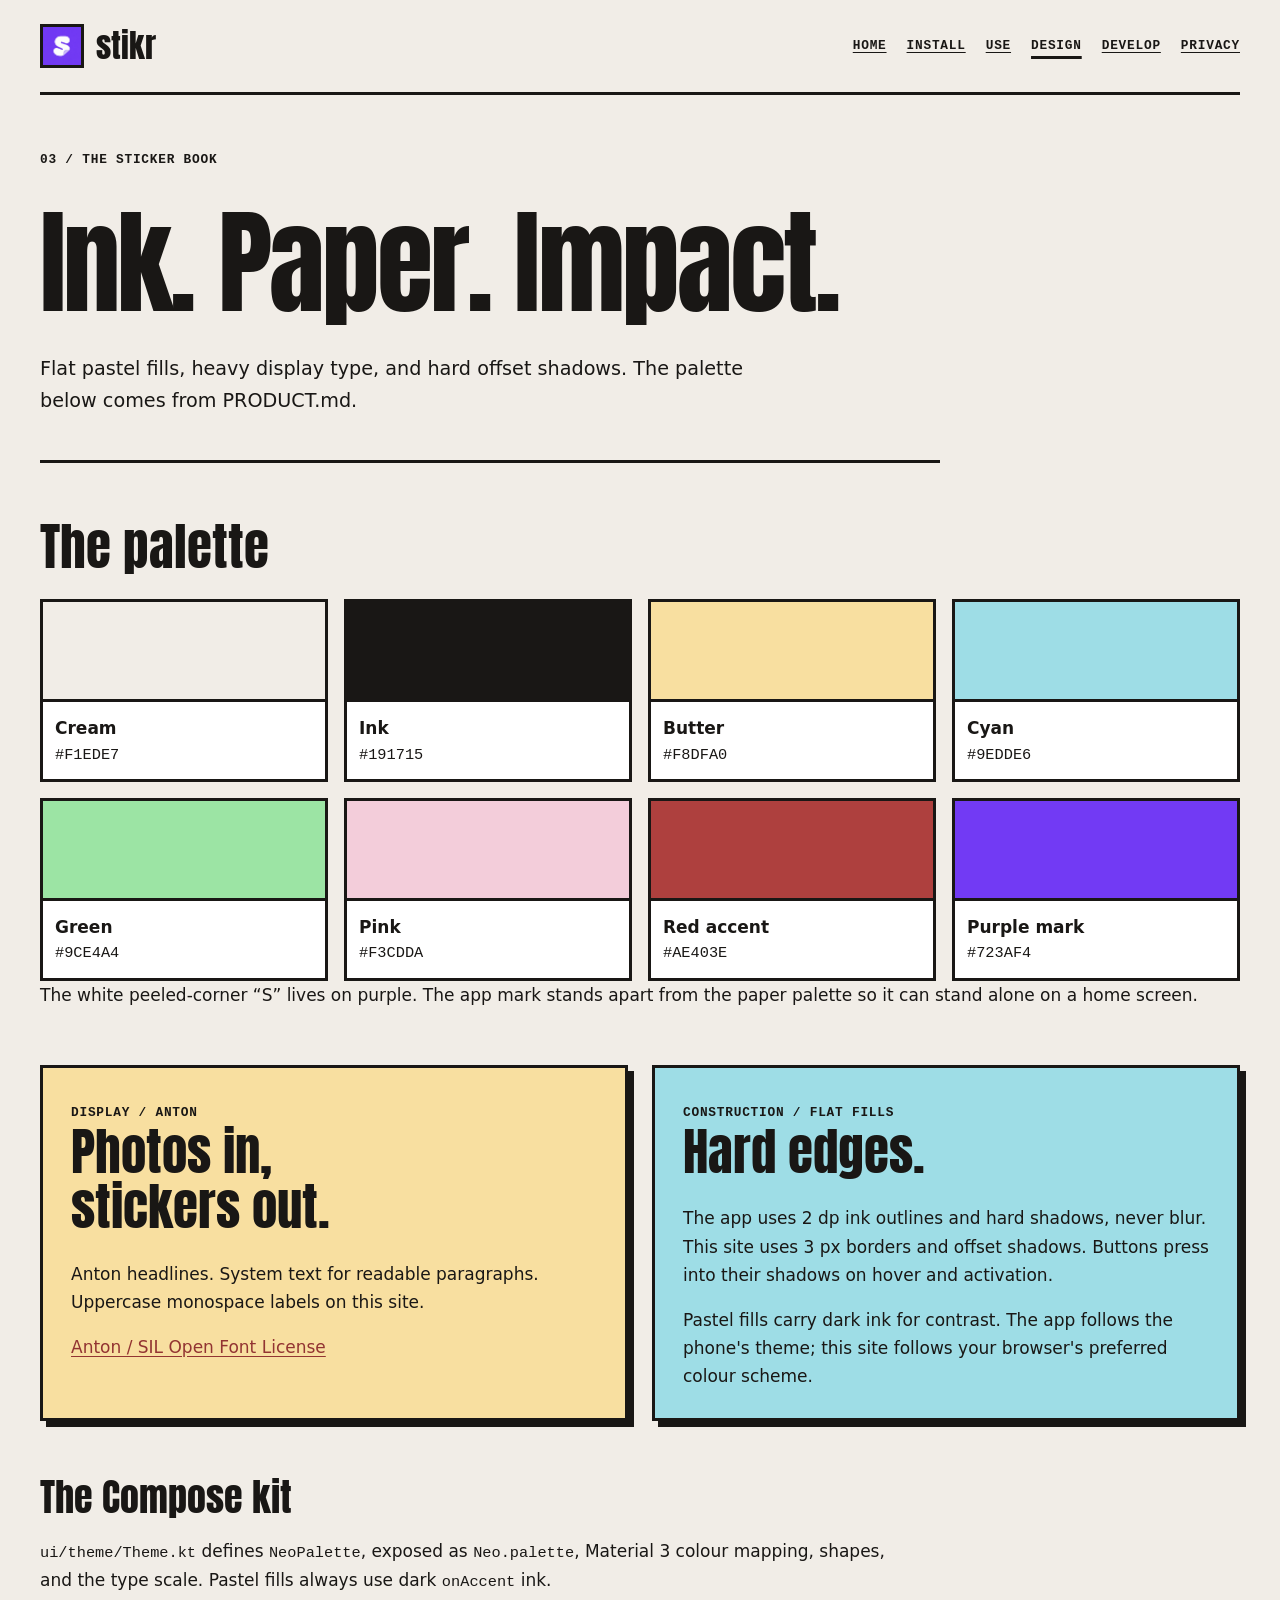
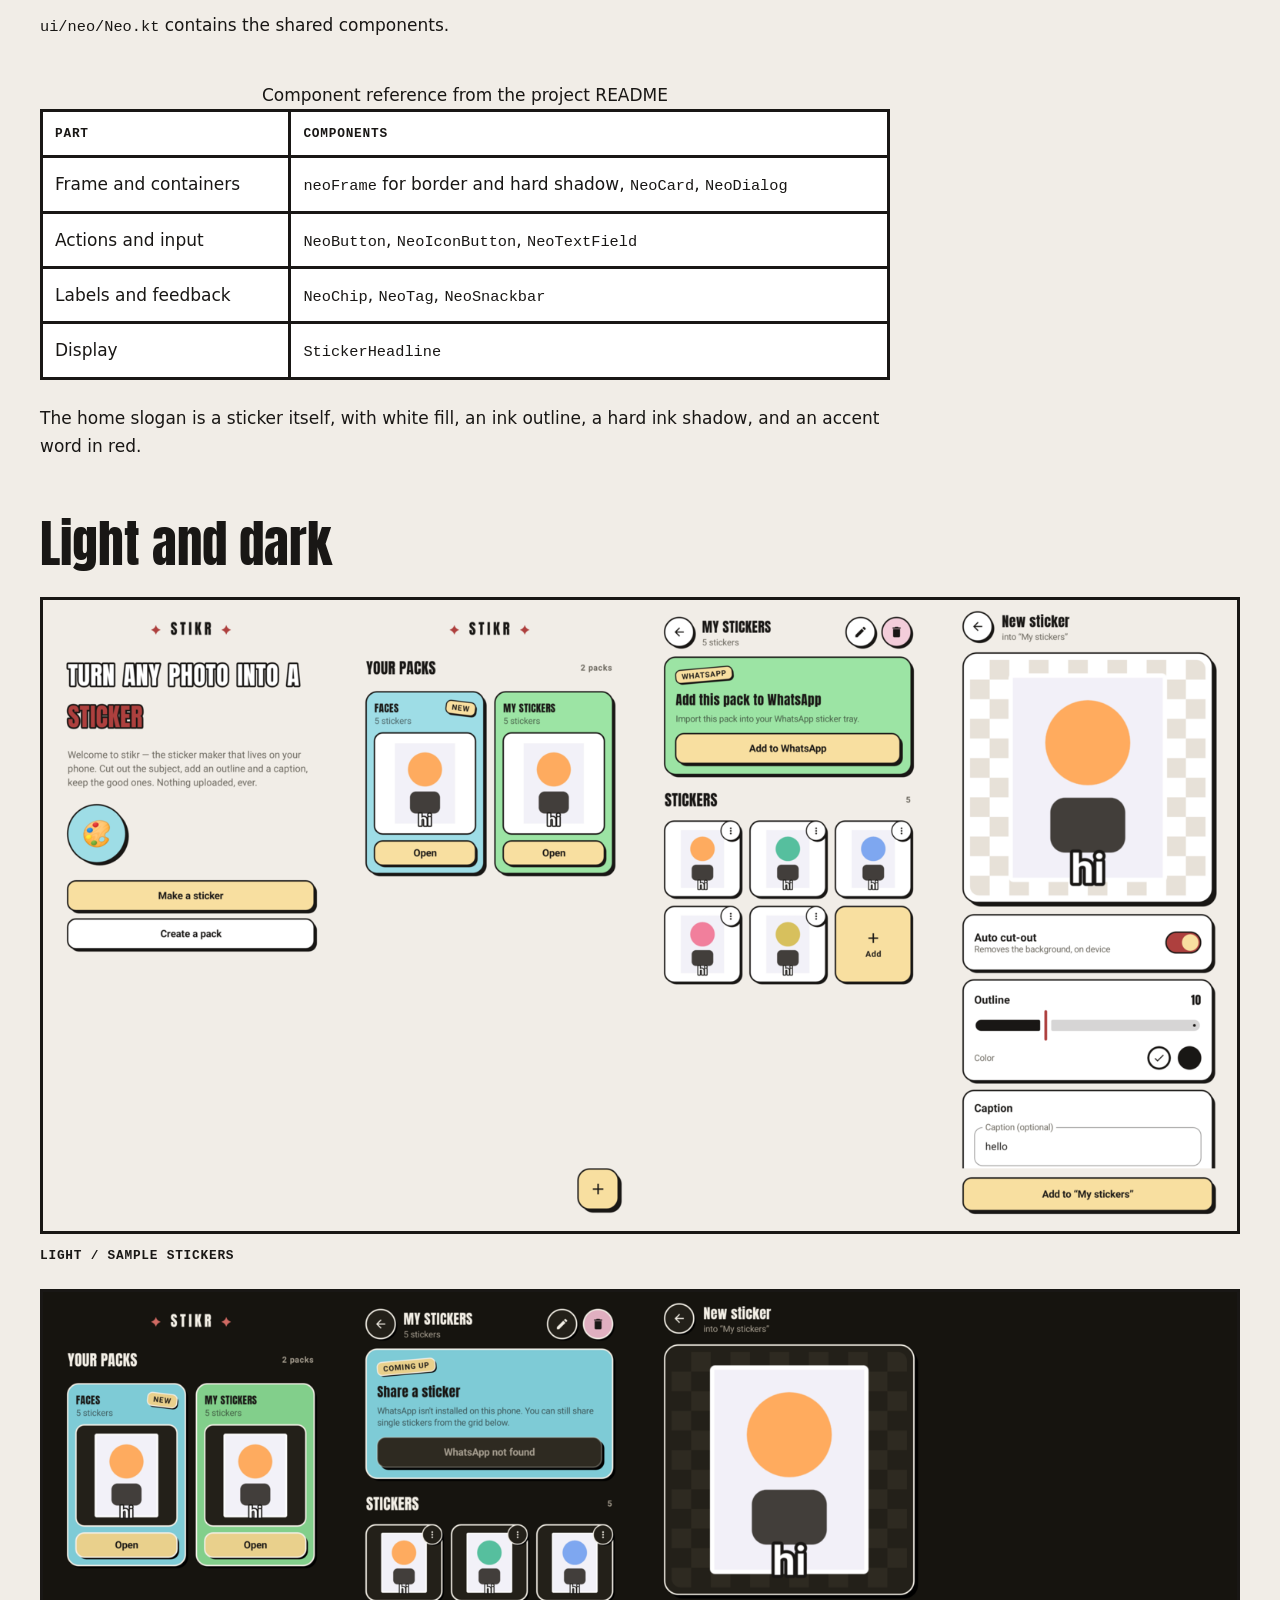
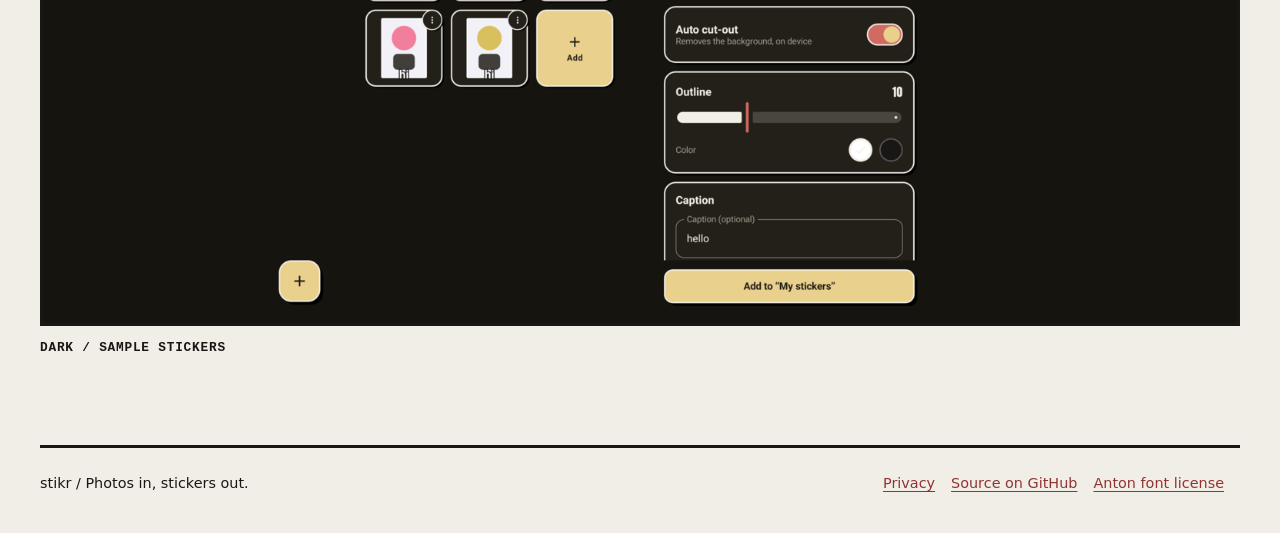
==== docs/site/design.html @ d81e2712 "docs(site): document the design system Co-Authored-By: Claude Opus 5.5 <noreply@anthropic.com>" ====
<!doctype html>
<html lang="en">
<head>
<meta charset="utf-8">
<meta name="viewport" content="width=device-width, initial-scale=1">
<meta name="description" content="The stikr sticker-book palette, Anton typography, hard borders and shadows, and Compose component reference.">
<meta name="color-scheme" content="light dark">
<title>Design system | stikr</title>
<link rel="icon" href="assets/logo.png" type="image/png">
<link rel="stylesheet" href="style.css">
</head>
<body>
<a class="skip" href="#main">Skip to content</a>
<header><a class="brand" href="index.html"><img src="assets/logo.png" alt="" width="44" height="44">stikr</a><nav aria-label="Main navigation"><a href="index.html">Home</a><a href="install.html">Install</a><a href="use.html">Use</a><a href="design.html" aria-current="page">Design</a><a href="develop.html">Develop</a><a href="privacy.html">Privacy</a></nav></header>
<main id="main">
<div class="page-head"><span class="label">03 / The sticker book</span><h1>Ink. Paper. Impact.</h1><p>Flat pastel fills, heavy display type, and hard offset shadows. The palette below comes from PRODUCT.md.</p></div>
<section aria-labelledby="palette"><h2 id="palette">The palette</h2><div class="swatches"><div class="swatch"><i class="cream" aria-hidden="true"></i><div><strong>Cream</strong><code>#F1EDE7</code></div></div><div class="swatch"><i class="ink" aria-hidden="true"></i><div><strong>Ink</strong><code>#191715</code></div></div><div class="swatch"><i class="butter" aria-hidden="true"></i><div><strong>Butter</strong><code>#F8DFA0</code></div></div><div class="swatch"><i class="cyan" aria-hidden="true"></i><div><strong>Cyan</strong><code>#9EDDE6</code></div></div><div class="swatch"><i class="green" aria-hidden="true"></i><div><strong>Green</strong><code>#9CE4A4</code></div></div><div class="swatch"><i class="pink" aria-hidden="true"></i><div><strong>Pink</strong><code>#F3CDDA</code></div></div><div class="swatch"><i class="red" aria-hidden="true"></i><div><strong>Red accent</strong><code>#AE403E</code></div></div><div class="swatch"><i class="purple" aria-hidden="true"></i><div><strong>Purple mark</strong><code>#723AF4</code></div></div></div><p>The white peeled-corner “S” lives on purple. The app mark stands apart from the paper palette so it can stand alone on a home screen.</p></section>
<section class="grid" aria-label="Type and construction"><article class="card butter"><span class="label">Display / Anton</span><h2>Photos in,<br>stickers out.</h2><p>Anton headlines. System text for readable paragraphs. Uppercase monospace labels on this site.</p><a href="licenses/anton-OFL.txt">Anton / SIL Open Font License</a></article><article class="card cyan"><span class="label">Construction / Flat fills</span><h2>Hard edges.</h2><p>The app uses 2 dp ink outlines and hard shadows, never blur. This site uses 3 px borders and offset shadows. Buttons press into their shadows on hover and activation.</p><p>Pastel fills carry dark ink for contrast. The app follows the phone's theme; this site follows your browser's preferred colour scheme.</p></article></section>
<section class="prose" aria-labelledby="components"><h2 id="components">The Compose kit</h2><p><code>ui/theme/Theme.kt</code> defines <code>NeoPalette</code>, exposed as <code>Neo.palette</code>, Material 3 colour mapping, shapes, and the type scale. Pastel fills always use dark <code>onAccent</code> ink.</p><p><code>ui/neo/Neo.kt</code> contains the shared components.</p><div class="table-wrap"><table><caption>Component reference from the project README</caption><thead><tr><th scope="col">Part</th><th scope="col">Components</th></tr></thead><tbody><tr><td>Frame and containers</td><td><code>neoFrame</code> for border and hard shadow, <code>NeoCard</code>, <code>NeoDialog</code></td></tr><tr><td>Actions and input</td><td><code>NeoButton</code>, <code>NeoIconButton</code>, <code>NeoTextField</code></td></tr><tr><td>Labels and feedback</td><td><code>NeoChip</code>, <code>NeoTag</code>, <code>NeoSnackbar</code></td></tr><tr><td>Display</td><td><code>StickerHeadline</code></td></tr></tbody></table></div><p>The home slogan is a sticker itself, with white fill, an ink outline, a hard ink shadow, and an accent word in red.</p></section>
<section aria-labelledby="themes"><h2 id="themes">Light and dark</h2><figure><img src="assets/screens-light.png" alt="Sample light-theme screens with cream paper, pastel packs, and ink outlines" width="1552" height="820" loading="lazy"><figcaption>Light / Sample stickers</figcaption></figure><figure><img src="assets/screens-dark.png" alt="Sample dark-theme screens with dark backgrounds and pastel cards" width="1552" height="820" loading="lazy"><figcaption>Dark / Sample stickers</figcaption></figure></section>
</main>
<footer><p>stikr / Photos in, stickers out.</p><div><a href="privacy.html">Privacy</a><a href="https://github.com/mrduhlol/stikr">Source on GitHub</a><a href="licenses/anton-OFL.txt">Anton font license</a></div></footer>
</body>
</html>
---- docs/site/style.css ----
@font-face{font-family:Anton;src:url('assets/anton_regular.ttf') format('truetype');font-weight:400;font-style:normal;font-display:swap}
:root{color-scheme:light dark;--paper:#F1EDE7;--ink:#191715;--butter:#F8DFA0;--cyan:#9EDDE6;--green:#9CE4A4;--pink:#F3CDDA;--red:#AE403E;--purple:#723AF4;--bg:var(--paper);--text:var(--ink);--line:var(--ink);--surface:#fff;--link:#923432;--focus:#723AF4}
*{box-sizing:border-box}body{margin:0;background:var(--bg);color:var(--text);font:1.0625rem/1.65 system-ui,sans-serif}a{color:var(--link);text-underline-offset:.2em}a:hover{text-decoration-thickness:3px}a:focus-visible,summary:focus-visible{outline:3px solid var(--focus);outline-offset:5px}img{display:block;max-width:100%;height:auto}h1,h2,h3,.brand{font-family:Anton,Impact,sans-serif;font-weight:400;line-height:1.08}h1{font-size:clamp(3.6rem,9vw,7.5rem);letter-spacing:-.025em;margin:.25em 0}h2{font-size:clamp(2rem,4vw,3.4rem);margin:0 0 .5em}h3{font-size:1.7rem;margin:0 0 .5em}p{margin:0 0 1em}header,main,footer{width:min(1200px,calc(100% - 48px));margin:auto}header{display:flex;align-items:center;justify-content:space-between;gap:24px;padding:24px 0;border-bottom:3px solid var(--line)}.brand{display:flex;align-items:center;gap:12px;font-size:2rem;color:var(--text);text-decoration:none}.brand img{width:44px;height:44px;border:3px solid var(--line)}nav{display:flex;flex-wrap:wrap;gap:8px 20px}nav a,.label,.button,th,dt,figcaption,.tag{font:700 .8rem/1.5 ui-monospace,SFMono-Regular,Consolas,monospace;text-transform:uppercase;letter-spacing:.06em}nav a{color:var(--text);padding:7px 0}nav [aria-current]{text-decoration:underline;text-decoration-thickness:3px;text-underline-offset:7px}.skip{position:absolute;top:-100px;left:24px;background:var(--butter);color:var(--ink);padding:12px;z-index:2}.skip:focus{top:8px}main{padding:48px 0 64px}section{margin-top:56px}.hero{display:grid;grid-template-columns:1.5fr 1fr;align-items:center;gap:48px;margin:0}.hero h1 span{color:var(--link)}.hero .intro{max-width:42ch;font-size:1.2rem}.hero-art{padding:24px;background:var(--cyan);border:3px solid var(--line);box-shadow:8px 8px 0 var(--line);transform:rotate(2deg)}.hero-art img{width:100%;border:3px solid var(--ink)}.hero-art .label{display:block;color:var(--ink);margin-top:16px}.actions{display:flex;flex-wrap:wrap;gap:18px;margin:28px 0}.button{display:inline-block;padding:16px 22px;background:var(--butter);color:var(--ink);border:3px solid var(--ink);box-shadow:5px 5px 0 var(--ink);text-decoration:none;transition:transform .1s,box-shadow .1s}.button:hover{transform:translate(2px,2px);box-shadow:3px 3px 0 var(--ink)}.button:active{transform:translate(5px,5px);box-shadow:0 0 0 var(--ink)}.button.secondary{background:var(--cyan)}.tag{display:inline-block;padding:5px 10px;border:3px solid var(--ink);background:var(--pink);color:var(--ink)}.grid{display:grid;grid-template-columns:repeat(2,minmax(0,1fr));gap:24px}.card{border:3px solid var(--line);padding:28px;box-shadow:6px 6px 0 var(--line);background:var(--surface)}.card p:last-child{margin-bottom:0}.butter,.cyan,.green,.pink{color:var(--ink);--link:#923432;--line:var(--ink)}.butter{background:var(--butter)}.cyan{background:var(--cyan)}.green{background:var(--green)}.pink{background:var(--pink)}.section-top{display:flex;justify-content:space-between;align-items:baseline;gap:16px;margin-bottom:24px}.section-top h2{margin:0}figure{margin:24px 0}figure img{border:3px solid var(--line);background:var(--paper)}figcaption{margin-top:12px}.dark-screen{display:none}.page-head{max-width:900px;border-bottom:3px solid var(--line);padding-bottom:24px;margin-bottom:32px}.page-head p{max-width:60ch;font-size:1.2rem}.prose{max-width:850px}.prose section:first-child{margin-top:0}.prose li{padding-left:6px;margin-bottom:12px}.prose h2{font-size:2.4rem}.prose h3{margin-top:28px}code{font: .9em/1.6 ui-monospace,SFMono-Regular,Consolas,monospace;overflow-wrap:anywhere}pre{padding:24px;border:3px solid var(--line);background:var(--surface);overflow:auto}pre code{white-space:pre;overflow-wrap:normal}table{width:100%;border-collapse:collapse;background:var(--surface);margin:24px 0}th,td{border:3px solid var(--line);padding:12px;text-align:left;vertical-align:top}td{overflow-wrap:anywhere}.table-wrap{overflow:auto}.swatches{display:grid;grid-template-columns:repeat(4,minmax(0,1fr));gap:16px}.swatch{border:3px solid var(--line);background:var(--surface)}.swatch i{display:block;height:100px;border-bottom:3px solid var(--line)}.swatch div{padding:12px}.swatch code{display:block}.swatch .cream{background:#F1EDE7}.swatch .ink{background:#191715}.swatch .butter{background:#F8DFA0}.swatch .cyan{background:#9EDDE6}.swatch .green{background:#9CE4A4}.swatch .pink{background:#F3CDDA}.swatch .red{background:#AE403E}.swatch .purple{background:#723AF4}.notice{border-left:6px solid var(--link);padding:16px 24px;background:var(--surface)}footer{border-top:3px solid var(--line);padding:24px 0 40px;display:flex;justify-content:space-between;flex-wrap:wrap;gap:16px;font-size:.9rem}footer p{margin:0}footer a{margin-right:16px}
@media(prefers-color-scheme:dark){:root{color-scheme:dark;--bg:#191715;--text:#F1EDE7;--line:#F1EDE7;--surface:#272321;--link:#F8DFA0;--focus:#9EDDE6}.light-screen{display:none}.dark-screen{display:block}}
@media(max-width:760px){header,main,footer{width:calc(100% - 32px)}header{align-items:flex-start;flex-direction:column;gap:16px}nav{gap:4px 18px}.hero{grid-template-columns:1fr;gap:32px}.hero-art{max-width:320px;justify-self:center;transform:none}.grid{grid-template-columns:1fr}.swatches{grid-template-columns:repeat(2,minmax(0,1fr))}main{padding-top:32px}.card{padding:22px}.section-top{display:block}section{margin-top:40px}th,td{padding:8px}.button{padding:14px 18px}}
@media(prefers-reduced-motion:reduce){.button{transition:none}}
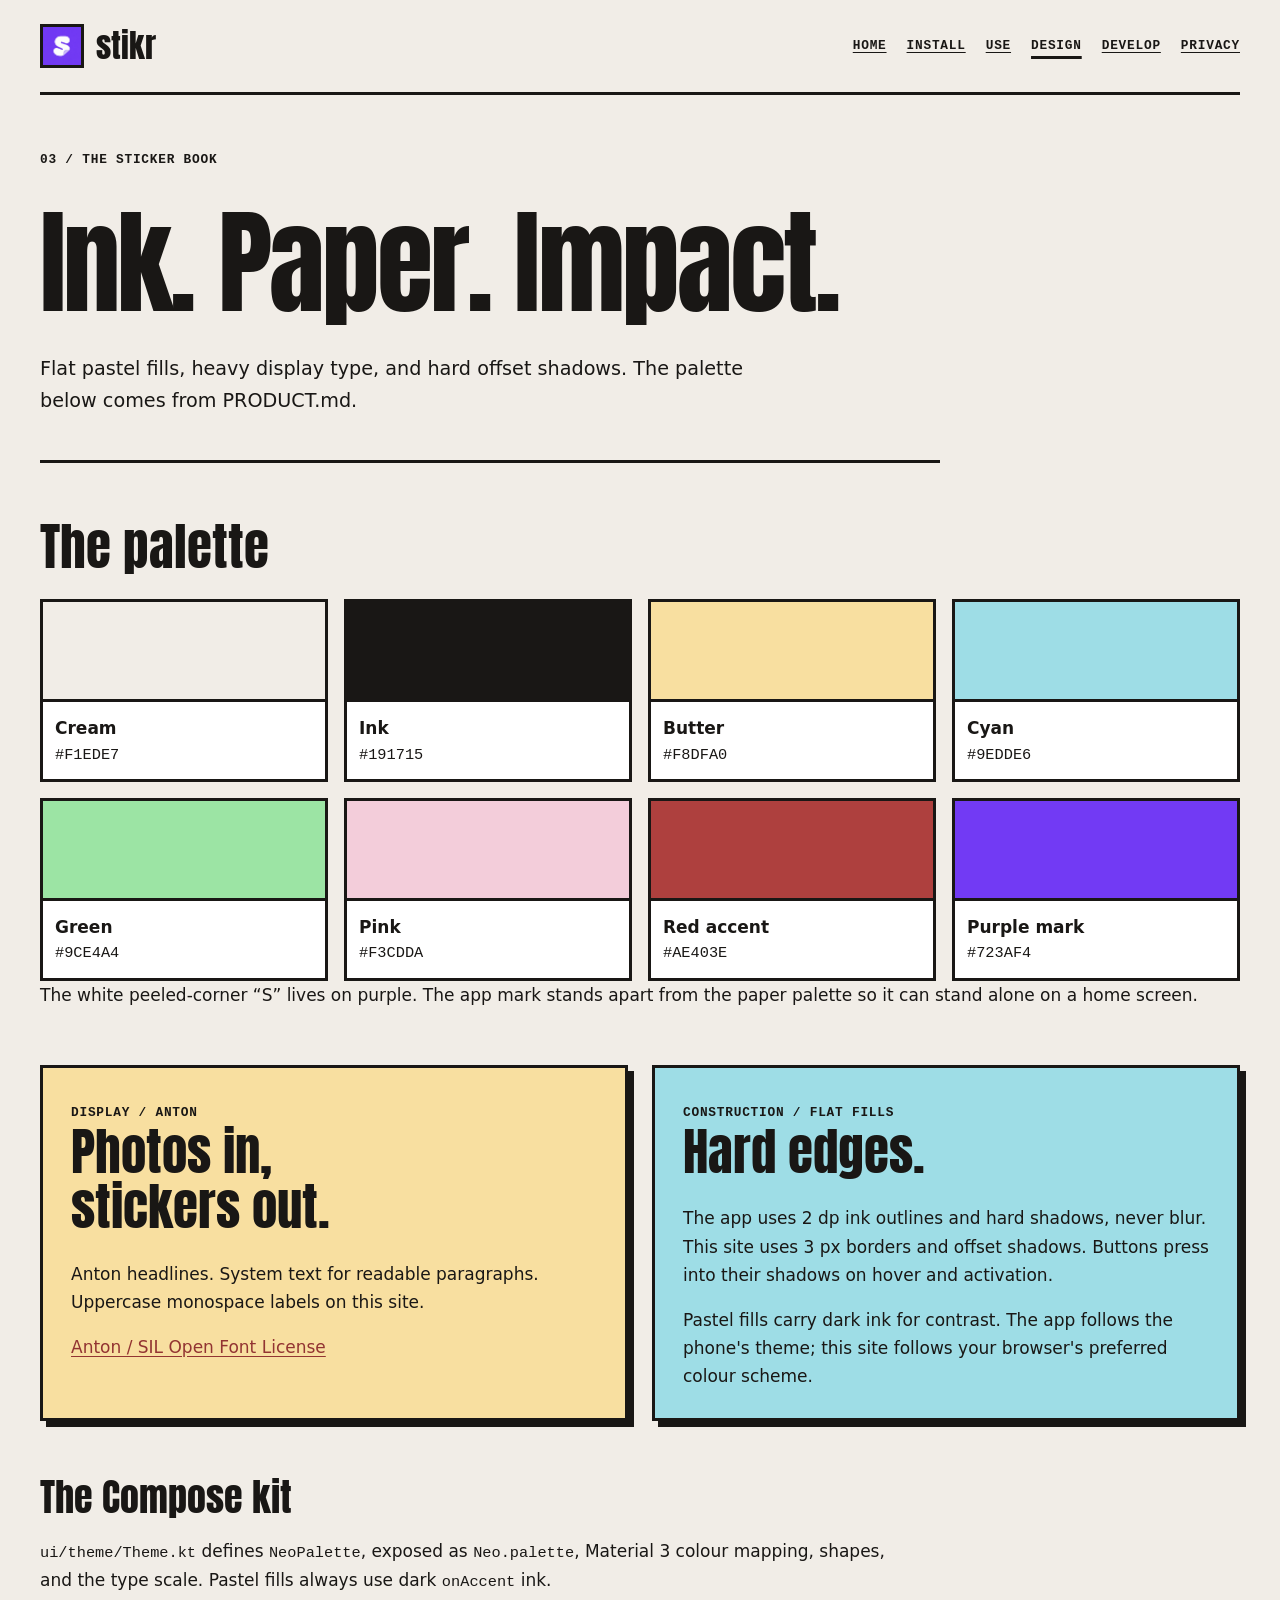
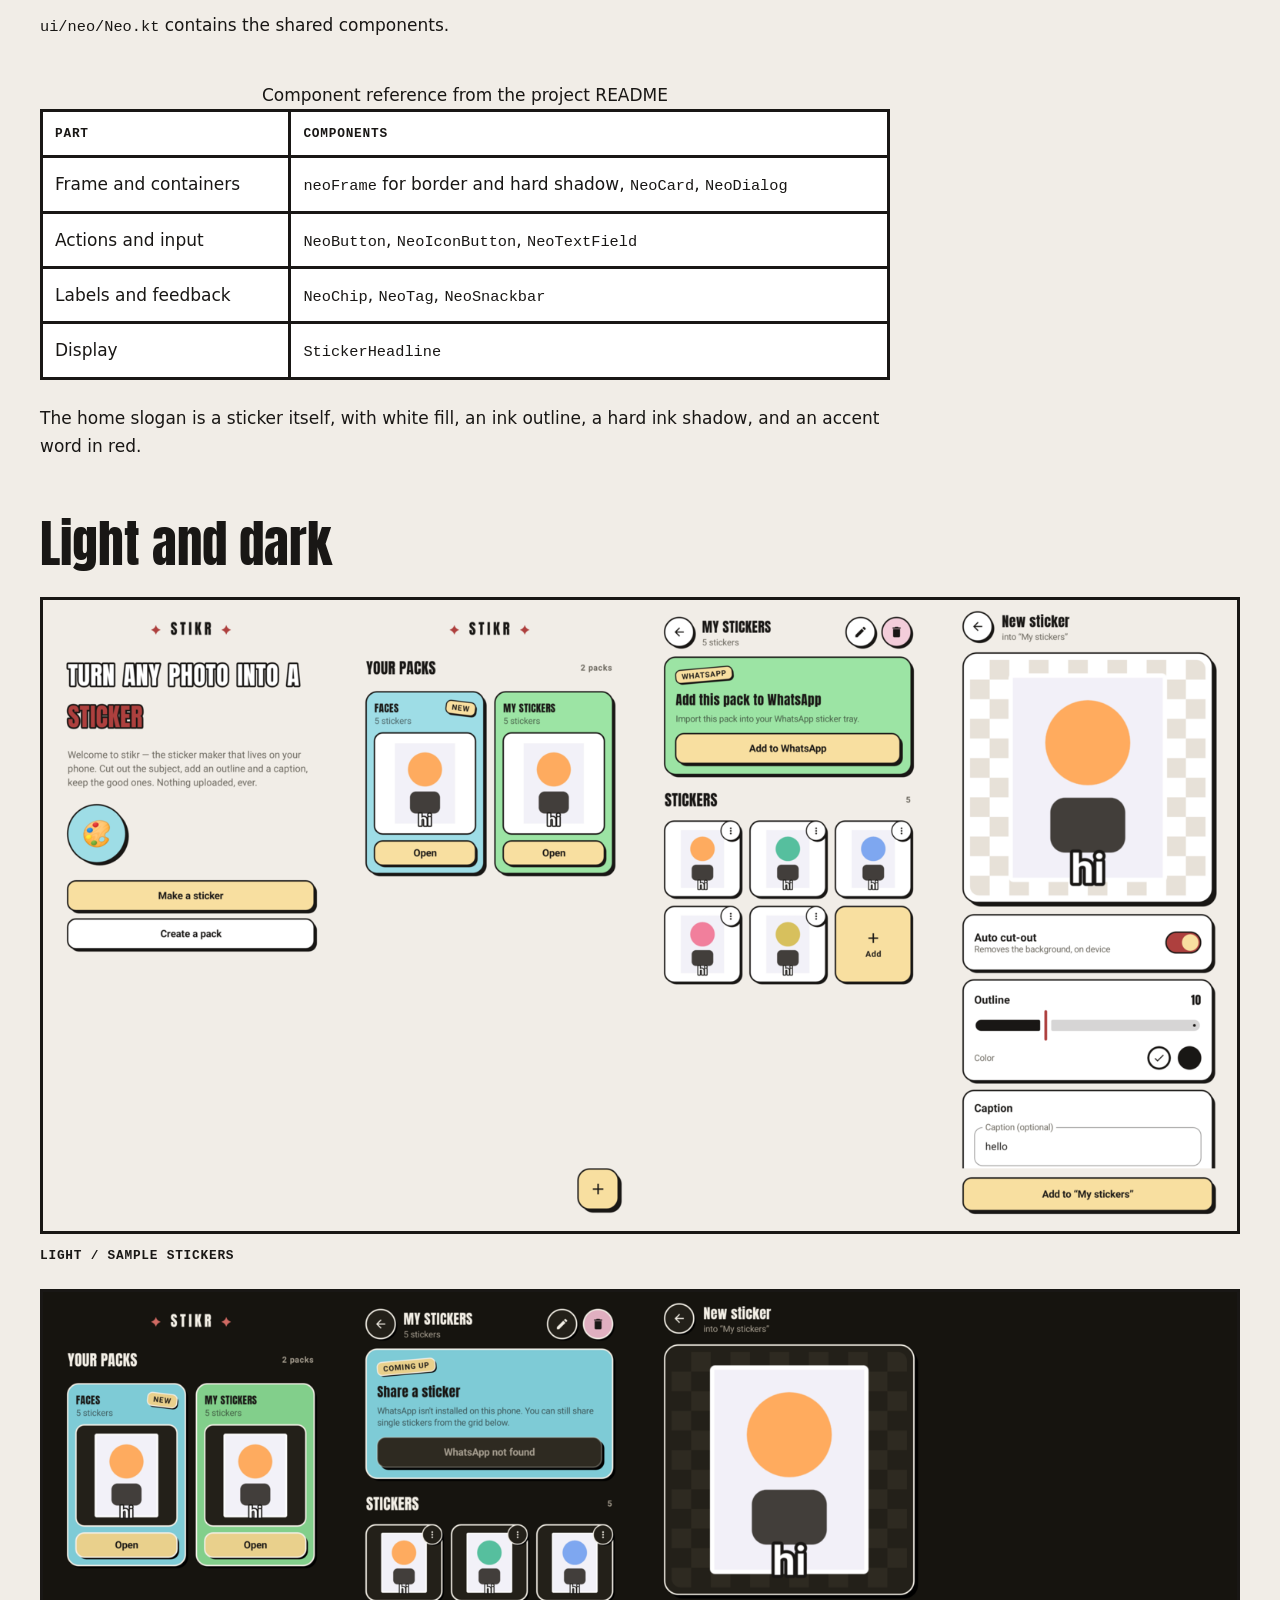
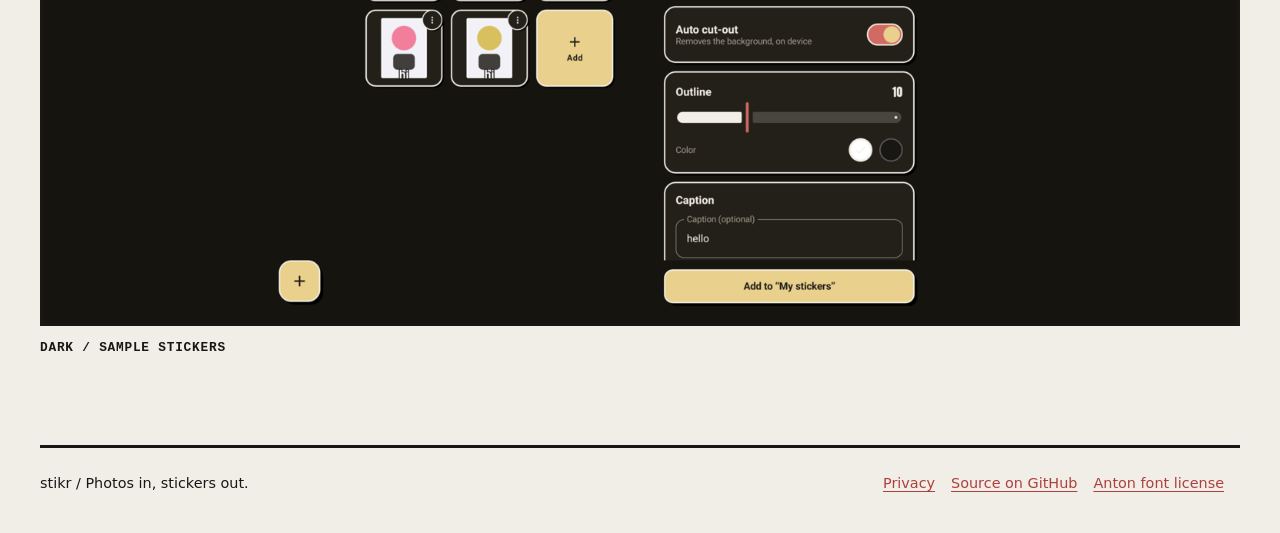
==== commit f6016520: "docs(site): refine palette contrast and keyboard focus Co-Authored-By: Claude Opus 5.5 <noreply@anth" ====
--- a/docs/site/design.html
+++ b/docs/site/design.html
@@ -12,7 +12,7 @@
 <body>
 <a class="skip" href="#main">Skip to content</a>
 <header><a class="brand" href="index.html"><img src="assets/logo.png" alt="" width="44" height="44">stikr</a><nav aria-label="Main navigation"><a href="index.html">Home</a><a href="install.html">Install</a><a href="use.html">Use</a><a href="design.html" aria-current="page">Design</a><a href="develop.html">Develop</a><a href="privacy.html">Privacy</a></nav></header>
-<main id="main">
+<main id="main" tabindex="-1">
 <div class="page-head"><span class="label">03 / The sticker book</span><h1>Ink. Paper. Impact.</h1><p>Flat pastel fills, heavy display type, and hard offset shadows. The palette below comes from PRODUCT.md.</p></div>
 <section aria-labelledby="palette"><h2 id="palette">The palette</h2><div class="swatches"><div class="swatch"><i class="cream" aria-hidden="true"></i><div><strong>Cream</strong><code>#F1EDE7</code></div></div><div class="swatch"><i class="ink" aria-hidden="true"></i><div><strong>Ink</strong><code>#191715</code></div></div><div class="swatch"><i class="butter" aria-hidden="true"></i><div><strong>Butter</strong><code>#F8DFA0</code></div></div><div class="swatch"><i class="cyan" aria-hidden="true"></i><div><strong>Cyan</strong><code>#9EDDE6</code></div></div><div class="swatch"><i class="green" aria-hidden="true"></i><div><strong>Green</strong><code>#9CE4A4</code></div></div><div class="swatch"><i class="pink" aria-hidden="true"></i><div><strong>Pink</strong><code>#F3CDDA</code></div></div><div class="swatch"><i class="red" aria-hidden="true"></i><div><strong>Red accent</strong><code>#AE403E</code></div></div><div class="swatch"><i class="purple" aria-hidden="true"></i><div><strong>Purple mark</strong><code>#723AF4</code></div></div></div><p>The white peeled-corner “S” lives on purple. The app mark stands apart from the paper palette so it can stand alone on a home screen.</p></section>
 <section class="grid" aria-label="Type and construction"><article class="card butter"><span class="label">Display / Anton</span><h2>Photos in,<br>stickers out.</h2><p>Anton headlines. System text for readable paragraphs. Uppercase monospace labels on this site.</p><a href="licenses/anton-OFL.txt">Anton / SIL Open Font License</a></article><article class="card cyan"><span class="label">Construction / Flat fills</span><h2>Hard edges.</h2><p>The app uses 2 dp ink outlines and hard shadows, never blur. This site uses 3 px borders and offset shadows. Buttons press into their shadows on hover and activation.</p><p>Pastel fills carry dark ink for contrast. The app follows the phone's theme; this site follows your browser's preferred colour scheme.</p></article></section>
--- a/docs/site/style.css
+++ b/docs/site/style.css
@@ -1,6 +1,6 @@
 @font-face{font-family:Anton;src:url('assets/anton_regular.ttf') format('truetype');font-weight:400;font-style:normal;font-display:swap}
-:root{color-scheme:light dark;--paper:#F1EDE7;--ink:#191715;--butter:#F8DFA0;--cyan:#9EDDE6;--green:#9CE4A4;--pink:#F3CDDA;--red:#AE403E;--purple:#723AF4;--bg:var(--paper);--text:var(--ink);--line:var(--ink);--surface:#fff;--link:#923432;--focus:#723AF4}
-*{box-sizing:border-box}body{margin:0;background:var(--bg);color:var(--text);font:1.0625rem/1.65 system-ui,sans-serif}a{color:var(--link);text-underline-offset:.2em}a:hover{text-decoration-thickness:3px}a:focus-visible,summary:focus-visible{outline:3px solid var(--focus);outline-offset:5px}img{display:block;max-width:100%;height:auto}h1,h2,h3,.brand{font-family:Anton,Impact,sans-serif;font-weight:400;line-height:1.08}h1{font-size:clamp(3.6rem,9vw,7.5rem);letter-spacing:-.025em;margin:.25em 0}h2{font-size:clamp(2rem,4vw,3.4rem);margin:0 0 .5em}h3{font-size:1.7rem;margin:0 0 .5em}p{margin:0 0 1em}header,main,footer{width:min(1200px,calc(100% - 48px));margin:auto}header{display:flex;align-items:center;justify-content:space-between;gap:24px;padding:24px 0;border-bottom:3px solid var(--line)}.brand{display:flex;align-items:center;gap:12px;font-size:2rem;color:var(--text);text-decoration:none}.brand img{width:44px;height:44px;border:3px solid var(--line)}nav{display:flex;flex-wrap:wrap;gap:8px 20px}nav a,.label,.button,th,dt,figcaption,.tag{font:700 .8rem/1.5 ui-monospace,SFMono-Regular,Consolas,monospace;text-transform:uppercase;letter-spacing:.06em}nav a{color:var(--text);padding:7px 0}nav [aria-current]{text-decoration:underline;text-decoration-thickness:3px;text-underline-offset:7px}.skip{position:absolute;top:-100px;left:24px;background:var(--butter);color:var(--ink);padding:12px;z-index:2}.skip:focus{top:8px}main{padding:48px 0 64px}section{margin-top:56px}.hero{display:grid;grid-template-columns:1.5fr 1fr;align-items:center;gap:48px;margin:0}.hero h1 span{color:var(--link)}.hero .intro{max-width:42ch;font-size:1.2rem}.hero-art{padding:24px;background:var(--cyan);border:3px solid var(--line);box-shadow:8px 8px 0 var(--line);transform:rotate(2deg)}.hero-art img{width:100%;border:3px solid var(--ink)}.hero-art .label{display:block;color:var(--ink);margin-top:16px}.actions{display:flex;flex-wrap:wrap;gap:18px;margin:28px 0}.button{display:inline-block;padding:16px 22px;background:var(--butter);color:var(--ink);border:3px solid var(--ink);box-shadow:5px 5px 0 var(--ink);text-decoration:none;transition:transform .1s,box-shadow .1s}.button:hover{transform:translate(2px,2px);box-shadow:3px 3px 0 var(--ink)}.button:active{transform:translate(5px,5px);box-shadow:0 0 0 var(--ink)}.button.secondary{background:var(--cyan)}.tag{display:inline-block;padding:5px 10px;border:3px solid var(--ink);background:var(--pink);color:var(--ink)}.grid{display:grid;grid-template-columns:repeat(2,minmax(0,1fr));gap:24px}.card{border:3px solid var(--line);padding:28px;box-shadow:6px 6px 0 var(--line);background:var(--surface)}.card p:last-child{margin-bottom:0}.butter,.cyan,.green,.pink{color:var(--ink);--link:#923432;--line:var(--ink)}.butter{background:var(--butter)}.cyan{background:var(--cyan)}.green{background:var(--green)}.pink{background:var(--pink)}.section-top{display:flex;justify-content:space-between;align-items:baseline;gap:16px;margin-bottom:24px}.section-top h2{margin:0}figure{margin:24px 0}figure img{border:3px solid var(--line);background:var(--paper)}figcaption{margin-top:12px}.dark-screen{display:none}.page-head{max-width:900px;border-bottom:3px solid var(--line);padding-bottom:24px;margin-bottom:32px}.page-head p{max-width:60ch;font-size:1.2rem}.prose{max-width:850px}.prose section:first-child{margin-top:0}.prose li{padding-left:6px;margin-bottom:12px}.prose h2{font-size:2.4rem}.prose h3{margin-top:28px}code{font: .9em/1.6 ui-monospace,SFMono-Regular,Consolas,monospace;overflow-wrap:anywhere}pre{padding:24px;border:3px solid var(--line);background:var(--surface);overflow:auto}pre code{white-space:pre;overflow-wrap:normal}table{width:100%;border-collapse:collapse;background:var(--surface);margin:24px 0}th,td{border:3px solid var(--line);padding:12px;text-align:left;vertical-align:top}td{overflow-wrap:anywhere}.table-wrap{overflow:auto}.swatches{display:grid;grid-template-columns:repeat(4,minmax(0,1fr));gap:16px}.swatch{border:3px solid var(--line);background:var(--surface)}.swatch i{display:block;height:100px;border-bottom:3px solid var(--line)}.swatch div{padding:12px}.swatch code{display:block}.swatch .cream{background:#F1EDE7}.swatch .ink{background:#191715}.swatch .butter{background:#F8DFA0}.swatch .cyan{background:#9EDDE6}.swatch .green{background:#9CE4A4}.swatch .pink{background:#F3CDDA}.swatch .red{background:#AE403E}.swatch .purple{background:#723AF4}.notice{border-left:6px solid var(--link);padding:16px 24px;background:var(--surface)}footer{border-top:3px solid var(--line);padding:24px 0 40px;display:flex;justify-content:space-between;flex-wrap:wrap;gap:16px;font-size:.9rem}footer p{margin:0}footer a{margin-right:16px}
-@media(prefers-color-scheme:dark){:root{color-scheme:dark;--bg:#191715;--text:#F1EDE7;--line:#F1EDE7;--surface:#272321;--link:#F8DFA0;--focus:#9EDDE6}.light-screen{display:none}.dark-screen{display:block}}
+:root{color-scheme:light dark;--paper:#F1EDE7;--ink:#191715;--butter:#F8DFA0;--cyan:#9EDDE6;--green:#9CE4A4;--pink:#F3CDDA;--red:#AE403E;--purple:#723AF4;--bg:var(--paper);--text:var(--ink);--line:var(--ink);--surface:#fff;--link:#AE403E;--focus:#723AF4}
+*{box-sizing:border-box}body{margin:0;background:var(--bg);color:var(--text);font:1.0625rem/1.65 system-ui,sans-serif}a{color:var(--link);text-underline-offset:.2em}a:hover{text-decoration-thickness:3px}a:focus-visible,summary:focus-visible{outline:3px solid var(--focus);outline-offset:5px;box-shadow:0 0 0 5px var(--bg)}img{display:block;max-width:100%;height:auto}h1,h2,h3,.brand{font-family:Anton,Impact,sans-serif;font-weight:400;line-height:1.08}h1{font-size:clamp(3.6rem,9vw,7.5rem);letter-spacing:-.025em;margin:.25em 0}h2{font-size:clamp(2rem,4vw,3.4rem);margin:0 0 .5em}h3{font-size:1.7rem;margin:0 0 .5em}p{margin:0 0 1em}header,main,footer{width:min(1200px,calc(100% - 48px));margin:auto}header{display:flex;align-items:center;justify-content:space-between;gap:24px;padding:24px 0;border-bottom:3px solid var(--line)}.brand{display:flex;align-items:center;gap:12px;font-size:2rem;color:var(--text);text-decoration:none}.brand img{width:44px;height:44px;border:3px solid var(--line)}nav{display:flex;flex-wrap:wrap;gap:8px 20px}nav a,.label,.button,th,dt,figcaption,.tag{font:700 .8rem/1.5 ui-monospace,SFMono-Regular,Consolas,monospace;text-transform:uppercase;letter-spacing:.06em}nav a{color:var(--text);padding:7px 0}nav [aria-current]{text-decoration:underline;text-decoration-thickness:3px;text-underline-offset:7px}.skip{position:absolute;top:-100px;left:24px;background:var(--butter);color:var(--ink);padding:12px;z-index:2}.skip:focus{top:8px}main{padding:48px 0 64px}section{margin-top:56px}.hero{display:grid;grid-template-columns:1.5fr 1fr;align-items:center;gap:48px;margin:0}.hero h1 span{color:var(--link)}.hero .intro{max-width:42ch;font-size:1.2rem}.hero-art{padding:24px;background:var(--cyan);border:3px solid var(--line);box-shadow:8px 8px 0 var(--line);transform:rotate(2deg)}.hero-art img{width:100%;border:3px solid var(--ink)}.hero-art .label{display:block;color:var(--ink);margin-top:16px}.actions{display:flex;flex-wrap:wrap;gap:18px;margin:28px 0}.button{display:inline-block;padding:16px 22px;background:var(--butter);color:var(--ink);border:3px solid var(--ink);box-shadow:5px 5px 0 var(--ink);text-decoration:none;transition:transform .1s,box-shadow .1s}.button:hover{transform:translate(2px,2px);box-shadow:3px 3px 0 var(--ink)}.button:active{transform:translate(5px,5px);box-shadow:0 0 0 var(--ink)}.button.secondary{background:var(--cyan)}.tag{display:inline-block;padding:5px 10px;border:3px solid var(--ink);background:var(--pink);color:var(--ink)}.grid{display:grid;grid-template-columns:repeat(2,minmax(0,1fr));gap:24px}.card{border:3px solid var(--line);padding:28px;box-shadow:6px 6px 0 var(--line);background:var(--surface)}.card p:last-child{margin-bottom:0}.butter,.cyan,.green,.pink{color:var(--ink);--link:#923432;--line:var(--ink)}.butter{background:var(--butter)}.cyan{background:var(--cyan)}.green{background:var(--green)}.pink{background:var(--pink)}.section-top{display:flex;justify-content:space-between;align-items:baseline;gap:16px;margin-bottom:24px}.section-top h2{margin:0}figure{margin:24px 0}figure img{border:3px solid var(--line);background:var(--paper)}figcaption{margin-top:12px}.page-head{max-width:900px;border-bottom:3px solid var(--line);padding-bottom:24px;margin-bottom:32px}.page-head p{max-width:60ch;font-size:1.2rem}.prose{max-width:850px}.prose section:first-child{margin-top:0}.prose li{padding-left:6px;margin-bottom:12px}.prose h2{font-size:2.4rem}.prose h3{margin-top:28px}code{font: .9em/1.6 ui-monospace,SFMono-Regular,Consolas,monospace;overflow-wrap:anywhere}pre{padding:24px;border:3px solid var(--line);background:var(--surface);overflow:auto}pre code{white-space:pre;overflow-wrap:normal}table{width:100%;border-collapse:collapse;background:var(--surface);margin:24px 0}th,td{border:3px solid var(--line);padding:12px;text-align:left;vertical-align:top}td{overflow-wrap:anywhere}.table-wrap{overflow:auto}.swatches{display:grid;grid-template-columns:repeat(4,minmax(0,1fr));gap:16px}.swatch{border:3px solid var(--line);background:var(--surface)}.swatch i{display:block;height:100px;border-bottom:3px solid var(--line)}.swatch div{padding:12px}.swatch code{display:block}.swatch .cream{background:#F1EDE7}.swatch .ink{background:#191715}.swatch .butter{background:#F8DFA0}.swatch .cyan{background:#9EDDE6}.swatch .green{background:#9CE4A4}.swatch .pink{background:#F3CDDA}.swatch .red{background:#AE403E}.swatch .purple{background:#723AF4}.notice{border-left:6px solid var(--link);padding:16px 24px;background:var(--surface)}footer{border-top:3px solid var(--line);padding:24px 0 40px;display:flex;justify-content:space-between;flex-wrap:wrap;gap:16px;font-size:.9rem}footer p{margin:0}footer a{margin-right:16px}
+@media(prefers-color-scheme:dark){:root{color-scheme:dark;--bg:#191715;--text:#F1EDE7;--line:#F1EDE7;--surface:#272321;--link:#F8DFA0;--focus:#9EDDE6}}
 @media(max-width:760px){header,main,footer{width:calc(100% - 32px)}header{align-items:flex-start;flex-direction:column;gap:16px}nav{gap:4px 18px}.hero{grid-template-columns:1fr;gap:32px}.hero-art{max-width:320px;justify-self:center;transform:none}.grid{grid-template-columns:1fr}.swatches{grid-template-columns:repeat(2,minmax(0,1fr))}main{padding-top:32px}.card{padding:22px}.section-top{display:block}section{margin-top:40px}th,td{padding:8px}.button{padding:14px 18px}}
 @media(prefers-reduced-motion:reduce){.button{transition:none}}
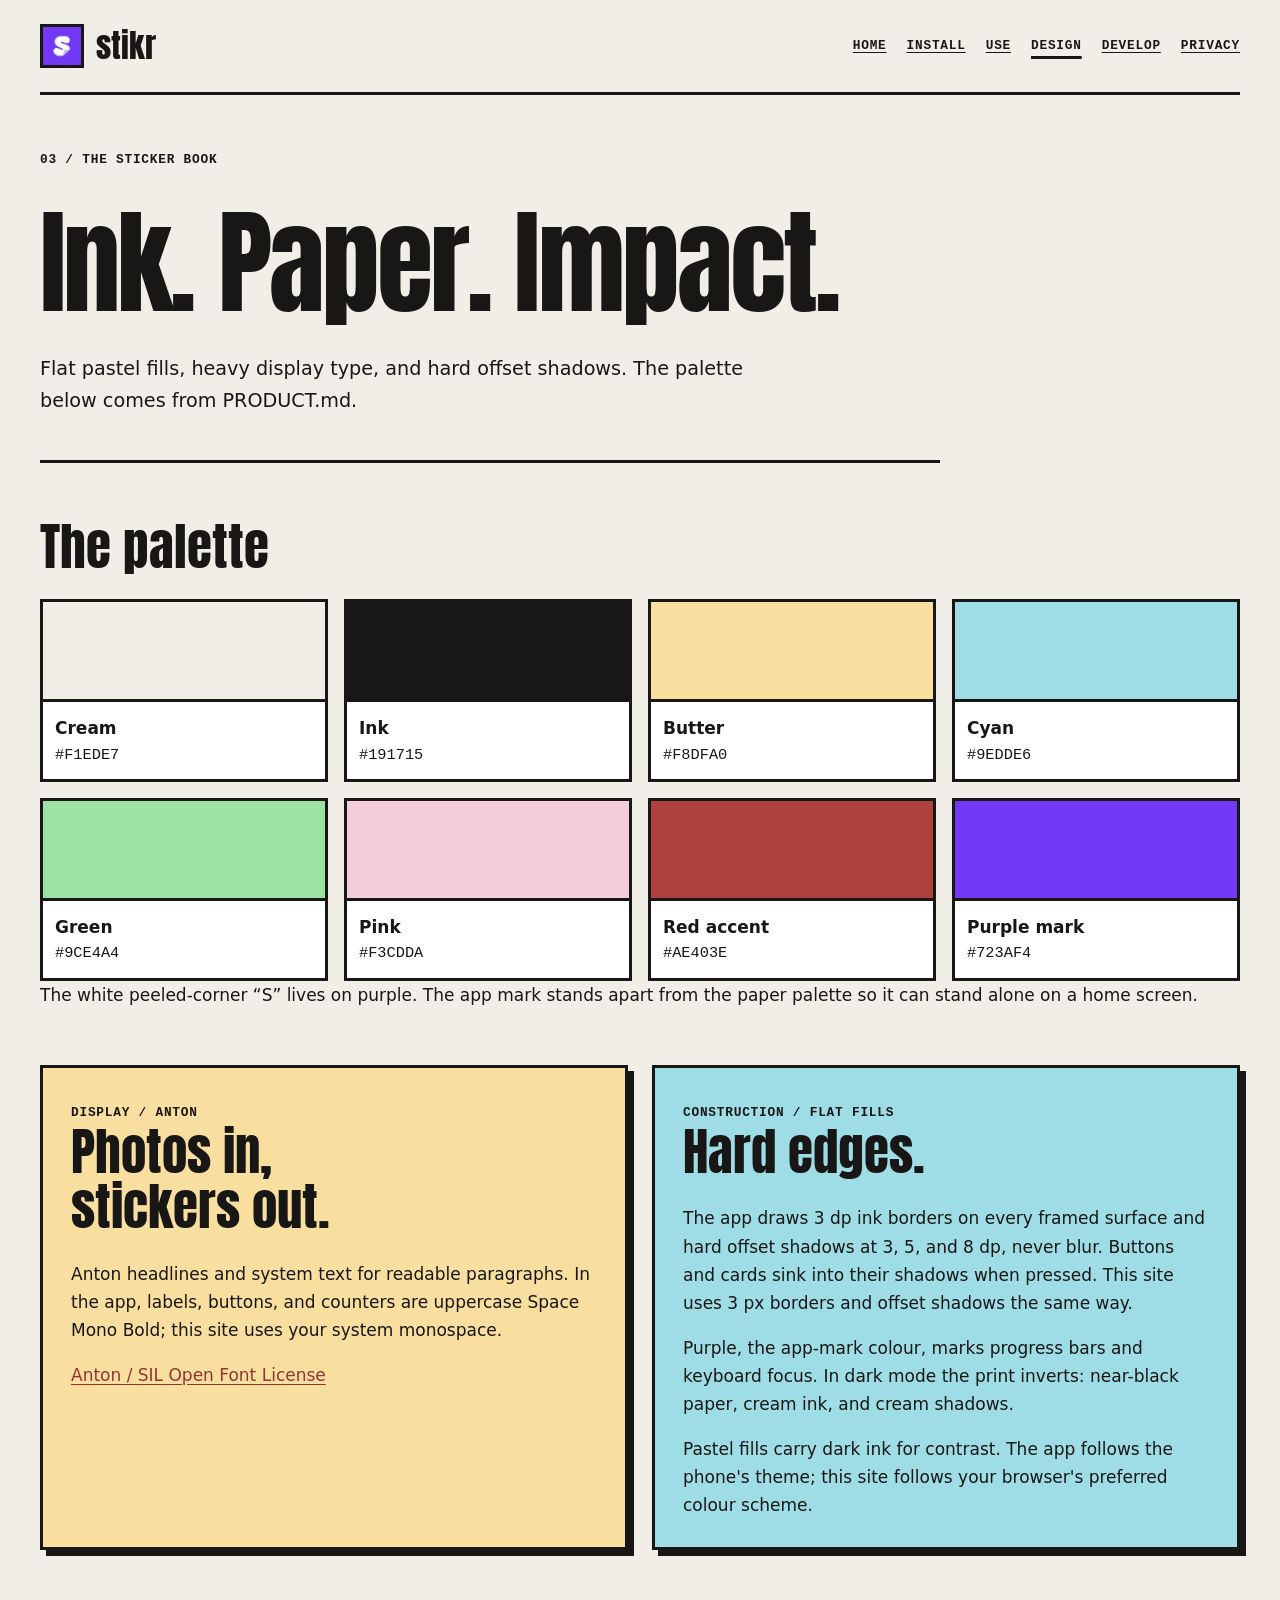
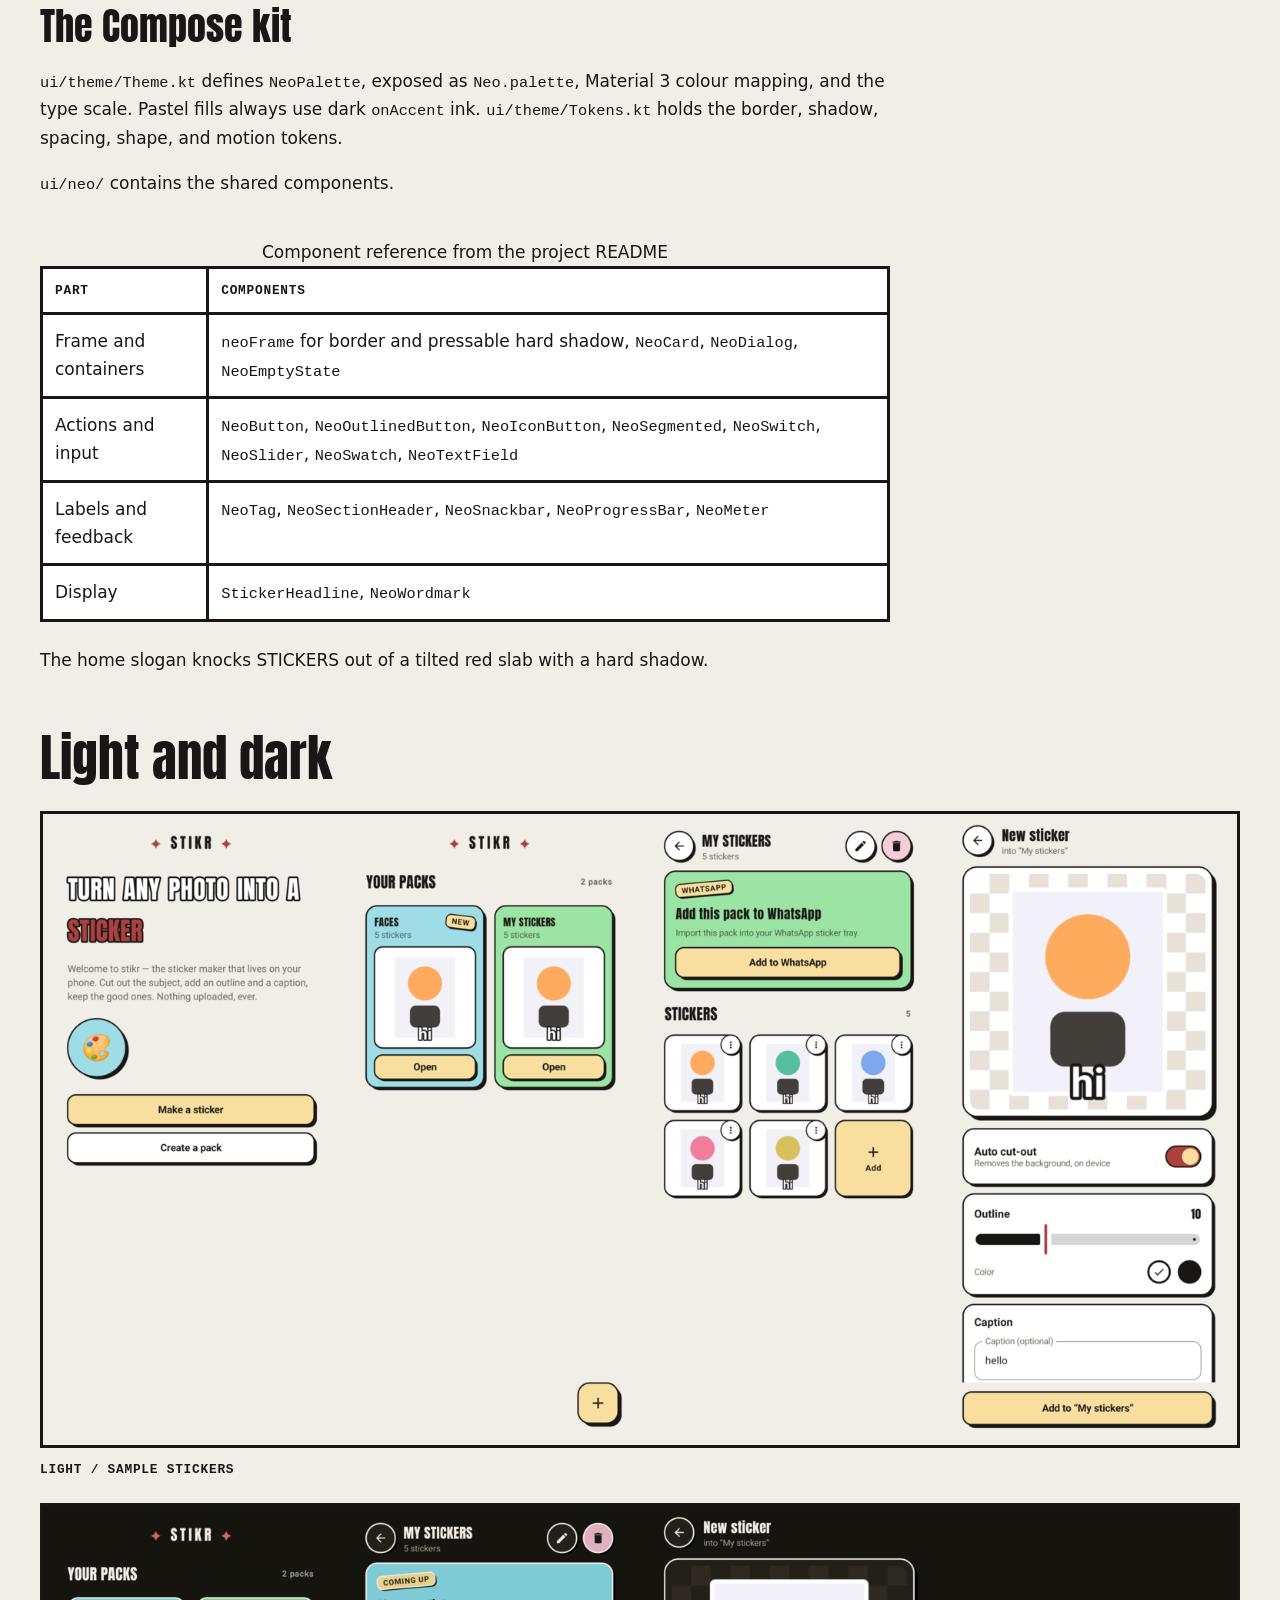
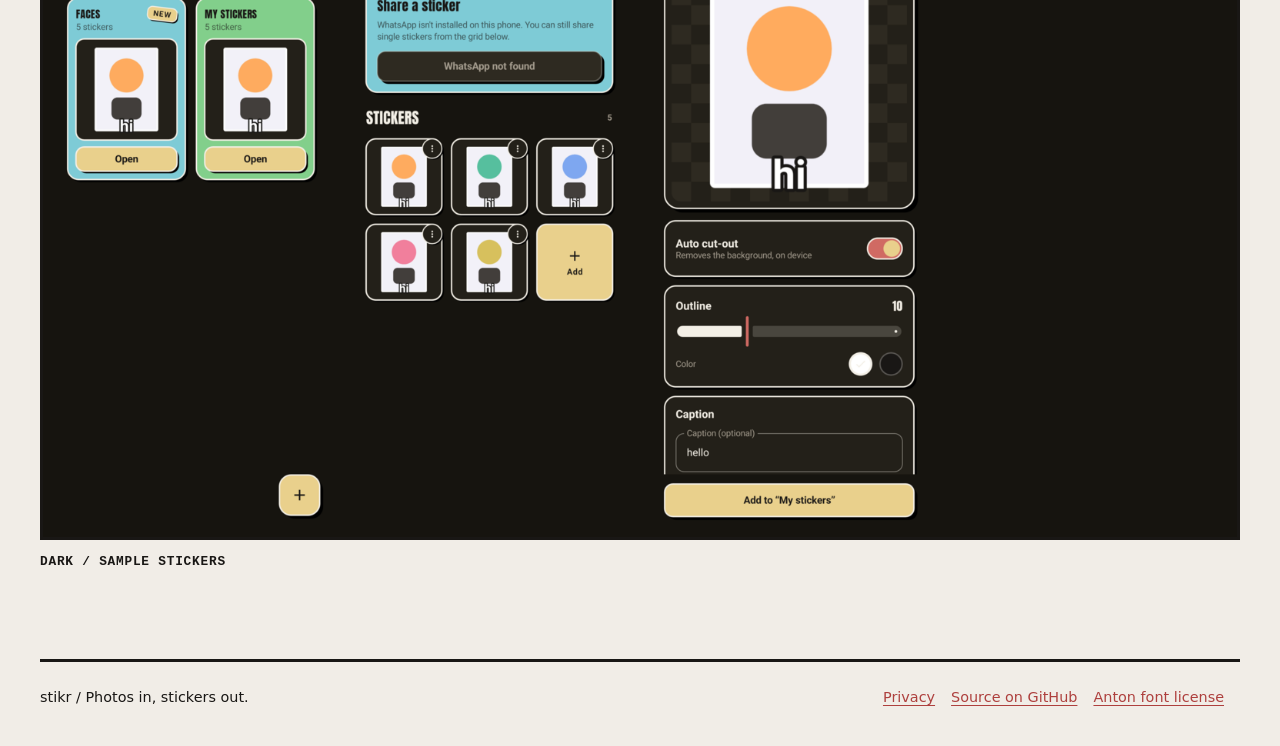
==== commit 0fadf6f7: "docs: describe the brutalist design, provider contract and build speed-ups README and the design pag" ====
--- a/docs/site/design.html
+++ b/docs/site/design.html
@@ -15,9 +15,9 @@
 <main id="main" tabindex="-1">
 <div class="page-head"><span class="label">03 / The sticker book</span><h1>Ink. Paper. Impact.</h1><p>Flat pastel fills, heavy display type, and hard offset shadows. The palette below comes from PRODUCT.md.</p></div>
 <section aria-labelledby="palette"><h2 id="palette">The palette</h2><div class="swatches"><div class="swatch"><i class="cream" aria-hidden="true"></i><div><strong>Cream</strong><code>#F1EDE7</code></div></div><div class="swatch"><i class="ink" aria-hidden="true"></i><div><strong>Ink</strong><code>#191715</code></div></div><div class="swatch"><i class="butter" aria-hidden="true"></i><div><strong>Butter</strong><code>#F8DFA0</code></div></div><div class="swatch"><i class="cyan" aria-hidden="true"></i><div><strong>Cyan</strong><code>#9EDDE6</code></div></div><div class="swatch"><i class="green" aria-hidden="true"></i><div><strong>Green</strong><code>#9CE4A4</code></div></div><div class="swatch"><i class="pink" aria-hidden="true"></i><div><strong>Pink</strong><code>#F3CDDA</code></div></div><div class="swatch"><i class="red" aria-hidden="true"></i><div><strong>Red accent</strong><code>#AE403E</code></div></div><div class="swatch"><i class="purple" aria-hidden="true"></i><div><strong>Purple mark</strong><code>#723AF4</code></div></div></div><p>The white peeled-corner “S” lives on purple. The app mark stands apart from the paper palette so it can stand alone on a home screen.</p></section>
-<section class="grid" aria-label="Type and construction"><article class="card butter"><span class="label">Display / Anton</span><h2>Photos in,<br>stickers out.</h2><p>Anton headlines. System text for readable paragraphs. Uppercase monospace labels on this site.</p><a href="licenses/anton-OFL.txt">Anton / SIL Open Font License</a></article><article class="card cyan"><span class="label">Construction / Flat fills</span><h2>Hard edges.</h2><p>The app uses 2 dp ink outlines and hard shadows, never blur. This site uses 3 px borders and offset shadows. Buttons press into their shadows on hover and activation.</p><p>Pastel fills carry dark ink for contrast. The app follows the phone's theme; this site follows your browser's preferred colour scheme.</p></article></section>
-<section class="prose" aria-labelledby="components"><h2 id="components">The Compose kit</h2><p><code>ui/theme/Theme.kt</code> defines <code>NeoPalette</code>, exposed as <code>Neo.palette</code>, Material 3 colour mapping, shapes, and the type scale. Pastel fills always use dark <code>onAccent</code> ink.</p><p><code>ui/neo/Neo.kt</code> contains the shared components.</p><div class="table-wrap"><table><caption>Component reference from the project README</caption><thead><tr><th scope="col">Part</th><th scope="col">Components</th></tr></thead><tbody><tr><td>Frame and containers</td><td><code>neoFrame</code> for border and hard shadow, <code>NeoCard</code>, <code>NeoDialog</code></td></tr><tr><td>Actions and input</td><td><code>NeoButton</code>, <code>NeoIconButton</code>, <code>NeoTextField</code></td></tr><tr><td>Labels and feedback</td><td><code>NeoChip</code>, <code>NeoTag</code>, <code>NeoSnackbar</code></td></tr><tr><td>Display</td><td><code>StickerHeadline</code></td></tr></tbody></table></div><p>The home slogan is a sticker itself, with white fill, an ink outline, a hard ink shadow, and an accent word in red.</p></section>
-<section aria-labelledby="themes"><h2 id="themes">Light and dark</h2><figure><img src="assets/screens-light.png" alt="Sample light-theme screens with cream paper, pastel packs, and ink outlines" width="1552" height="820" loading="lazy"><figcaption>Light / Sample stickers</figcaption></figure><figure><img src="assets/screens-dark.png" alt="Sample dark-theme screens with dark backgrounds and pastel cards" width="1552" height="820" loading="lazy"><figcaption>Dark / Sample stickers</figcaption></figure></section>
+<section class="grid" aria-label="Type and construction"><article class="card butter"><span class="label">Display / Anton</span><h2>Photos in,<br>stickers out.</h2><p>Anton headlines and system text for readable paragraphs. In the app, labels, buttons, and counters are uppercase Space Mono Bold; this site uses your system monospace.</p><a href="licenses/anton-OFL.txt">Anton / SIL Open Font License</a></article><article class="card cyan"><span class="label">Construction / Flat fills</span><h2>Hard edges.</h2><p>The app draws 3 dp ink borders on every framed surface and hard offset shadows at 3, 5, and 8 dp, never blur. Buttons and cards sink into their shadows when pressed. This site uses 3 px borders and offset shadows the same way.</p><p>Purple, the app-mark colour, marks progress bars and keyboard focus. In dark mode the print inverts: near-black paper, cream ink, and cream shadows.</p><p>Pastel fills carry dark ink for contrast. The app follows the phone's theme; this site follows your browser's preferred colour scheme.</p></article></section>
+<section class="prose" aria-labelledby="components"><h2 id="components">The Compose kit</h2><p><code>ui/theme/Theme.kt</code> defines <code>NeoPalette</code>, exposed as <code>Neo.palette</code>, Material 3 colour mapping, and the type scale. Pastel fills always use dark <code>onAccent</code> ink. <code>ui/theme/Tokens.kt</code> holds the border, shadow, spacing, shape, and motion tokens.</p><p><code>ui/neo/</code> contains the shared components.</p><div class="table-wrap"><table><caption>Component reference from the project README</caption><thead><tr><th scope="col">Part</th><th scope="col">Components</th></tr></thead><tbody><tr><td>Frame and containers</td><td><code>neoFrame</code> for border and pressable hard shadow, <code>NeoCard</code>, <code>NeoDialog</code>, <code>NeoEmptyState</code></td></tr><tr><td>Actions and input</td><td><code>NeoButton</code>, <code>NeoOutlinedButton</code>, <code>NeoIconButton</code>, <code>NeoSegmented</code>, <code>NeoSwitch</code>, <code>NeoSlider</code>, <code>NeoSwatch</code>, <code>NeoTextField</code></td></tr><tr><td>Labels and feedback</td><td><code>NeoTag</code>, <code>NeoSectionHeader</code>, <code>NeoSnackbar</code>, <code>NeoProgressBar</code>, <code>NeoMeter</code></td></tr><tr><td>Display</td><td><code>StickerHeadline</code>, <code>NeoWordmark</code></td></tr></tbody></table></div><p>The home slogan knocks STICKERS out of a tilted red slab with a hard shadow.</p></section>
+<section aria-labelledby="themes"><h2 id="themes">Light and dark</h2><figure><img src="assets/screens-light.png" alt="Sample light-theme screens: home, packs, a WhatsApp-ready pack, and the sticker editor on cream paper with ink borders" width="1552" height="820" loading="lazy"><figcaption>Light / Sample stickers</figcaption></figure><figure><img src="assets/screens-dark.png" alt="Sample dark-theme screens: near-black paper with cream borders and shadows around pastel cards" width="1552" height="820" loading="lazy"><figcaption>Dark / Sample stickers</figcaption></figure></section>
 </main>
 <footer><p>stikr / Photos in, stickers out.</p><div><a href="privacy.html">Privacy</a><a href="https://github.com/mrduhlol/stikr">Source on GitHub</a><a href="licenses/anton-OFL.txt">Anton font license</a></div></footer>
 </body>
